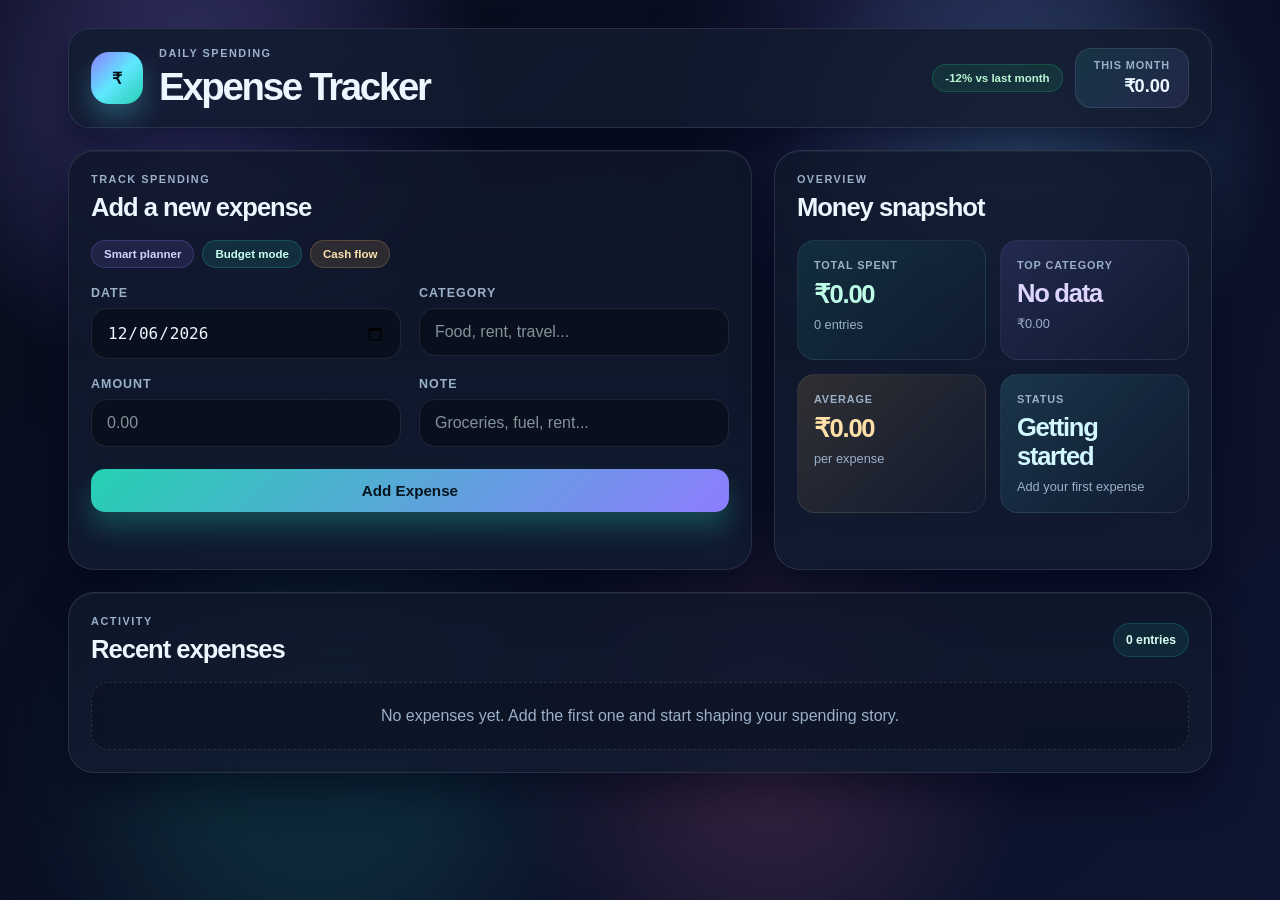
==== index.html @ 3182299f "Move GitHub Pages app to repository root" ====
<!DOCTYPE html>
<html lang="en">
  <head>
    <meta charset="UTF-8" />
    <meta name="viewport" content="width=device-width, initial-scale=1.0" />
    <title>Expense Tracker</title>
    <link rel="stylesheet" href="./styles.css" />
  </head>
  <body>
    <div class="app-shell">
      <header class="topbar">
        <div class="brand-group">
          <div class="brand-mark">₹</div>
          <div>
            <p class="eyebrow">Daily spending</p>
            <h1>Expense Tracker</h1>
          </div>
        </div>

        <div class="topbar-actions">
          <span class="mini-tag positive">-12% vs last month</span>
          <div class="topbar-pill">
            <span class="pill-label">This month</span>
            <strong id="live-balance">₹0.00</strong>
          </div>
        </div>
      </header>

      <main class="dashboard">
        <section class="panel form-panel">
          <div class="panel-header">
            <div>
              <p class="section-tag">Track spending</p>
              <h2>Add a new expense</h2>
            </div>
          </div>

          <div class="insight-row">
            <span class="mini-tag neutral">Smart planner</span>
            <span class="mini-tag highlight">Budget mode</span>
            <span class="mini-tag warm">Cash flow</span>
          </div>

          <form id="expense-form" class="expense-form">
            <input type="hidden" id="expense-id" />

            <div class="input-group">
              <label for="date">Date</label>
              <input type="date" id="date" name="date" required />
            </div>

            <div class="input-group">
              <label for="category">Category</label>
              <input type="text" id="category" name="category" placeholder="Food, rent, travel..." required />
            </div>

            <div class="input-group">
              <label for="amount">Amount</label>
              <input type="number" id="amount" name="amount" step="0.01" min="0" placeholder="0.00" required />
            </div>

            <div class="input-group">
              <label for="description">Note</label>
              <input type="text" id="description" name="description" placeholder="Groceries, fuel, rent..." />
            </div>

            <div class="form-actions">
              <button type="submit" id="submit-btn" class="primary-btn">Add Expense</button>
              <button type="button" id="cancel-edit" class="secondary-btn" hidden>Cancel</button>
            </div>
          </form>

          <div id="form-error" class="form-error" hidden></div>
        </section>

        <aside class="panel summary-panel">
          <div class="panel-header">
            <div>
              <p class="section-tag">Overview</p>
              <h2>Money snapshot</h2>
            </div>
          </div>
          <div id="summary" class="summary-box"></div>
        </aside>

        <section class="panel list-panel">
          <div class="list-header">
            <div>
              <p class="section-tag">Activity</p>
              <h2>Recent expenses</h2>
            </div>
            <span id="transaction-count" class="pill">0 entries</span>
          </div>

          <div id="empty-state" class="empty-state">
            No expenses yet. Add the first one and start shaping your spending story.
          </div>

          <ul id="expense-list" class="expense-list"></ul>
        </section>
      </main>
    </div>

    <script src="./app.js"></script>
  </body>
</html>
---- styles.css ----
:root {
  --bg: #070b1a;
  --bg-strong: #0e1530;
  --surface: rgba(17, 24, 39, 0.78);
  --surface-strong: #111b30;
  --panel-soft: rgba(18, 26, 45, 0.9);
  --text: #ecf6ff;
  --muted: #9bb0c9;
  --primary: #25d0b2;
  --primary-deep: #14b396;
  --primary-soft: #9bf2dc;
  --violet: #8d7dff;
  --amber: #ffbd59;
  --rose: #ff6ea8;
  --lime: #c4ff66;
  --cyan: #5fe7ff;
  --line: rgba(148, 163, 184, 0.18);
  --shadow: rgba(2, 6, 23, 0.55);
}

* {
  box-sizing: border-box;
}

html {
  scroll-behavior: smooth;
}

body {
  margin: 0;
  min-height: 100vh;
  font-family: "Segoe UI", Tahoma, Geneva, Verdana, sans-serif;
  background:
    radial-gradient(circle at 15% 10%, rgba(141, 125, 255, 0.35), transparent 22%),
    radial-gradient(circle at 80% 18%, rgba(95, 231, 255, 0.24), transparent 20%),
    radial-gradient(circle at 60% 85%, rgba(255, 110, 168, 0.18), transparent 24%),
    linear-gradient(140deg, var(--bg) 0%, var(--bg-strong) 100%);
  color: var(--text);
}

body::before,
body::after {
  content: "";
  position: fixed;
  width: 420px;
  height: 420px;
  border-radius: 50%;
  filter: blur(70px);
  opacity: 0.35;
  pointer-events: none;
  z-index: 0;
}

body::before {
  top: -120px;
  right: 8%;
  background: rgba(141, 125, 255, 0.45);
}

body::after {
  bottom: -80px;
  left: 8%;
  background: rgba(37, 208, 178, 0.38);
}

.app-shell {
  max-width: 1180px;
  margin: 0 auto;
  padding: 28px 18px 52px;
  position: relative;
  z-index: 1;
}

.topbar {
  display: flex;
  justify-content: space-between;
  align-items: center;
  gap: 18px;
  padding: 18px 22px;
  margin-bottom: 22px;
  background: linear-gradient(135deg, rgba(17, 27, 48, 0.92), rgba(18, 26, 45, 0.82));
  border: 1px solid var(--line);
  border-radius: 22px;
  box-shadow: 0 18px 34px var(--shadow);
  backdrop-filter: blur(8px);
}

.brand-group {
  display: flex;
  align-items: center;
  gap: 16px;
}

.brand-mark {
  display: grid;
  place-items: center;
  width: 52px;
  height: 52px;
  border-radius: 18px;
  background: linear-gradient(135deg, var(--violet), var(--cyan), var(--primary));
  color: #04131a;
  font-weight: 800;
  box-shadow: 0 14px 24px rgba(95, 231, 255, 0.25);
}

.eyebrow,
.section-tag {
  margin: 0;
  font-size: 0.68rem;
  font-weight: 800;
  letter-spacing: 0.14em;
  text-transform: uppercase;
  color: var(--muted);
}

h1 {
  margin: 6px 0 0;
  font-size: clamp(2rem, 3vw, 2.8rem);
  letter-spacing: -0.06em;
}

h2 {
  margin: 8px 0 0;
  font-size: clamp(1.35rem, 2vw, 1.8rem);
  letter-spacing: -0.04em;
}

.topbar-actions {
  display: flex;
  align-items: center;
  gap: 12px;
}

.mini-tag {
  display: inline-flex;
  align-items: center;
  justify-content: center;
  padding: 7px 12px;
  border-radius: 999px;
  font-size: 0.72rem;
  font-weight: 700;
  border: 1px solid transparent;
}

.mini-tag.positive {
  background: rgba(25, 191, 105, 0.12);
  color: #baf5d3;
  border-color: rgba(25, 191, 105, 0.25);
}

.mini-tag.neutral {
  background: rgba(141, 125, 255, 0.12);
  color: #d8d2ff;
  border-color: rgba(141, 125, 255, 0.22);
}

.mini-tag.highlight {
  background: rgba(37, 208, 178, 0.12);
  color: #c7fff0;
  border-color: rgba(37, 208, 178, 0.22);
}

.mini-tag.warm {
  background: rgba(255, 189, 89, 0.12);
  color: #ffe3b1;
  border-color: rgba(255, 189, 89, 0.2);
}

.topbar-pill {
  display: flex;
  flex-direction: column;
  align-items: flex-end;
  gap: 4px;
  background: linear-gradient(135deg, rgba(37, 208, 178, 0.12), rgba(141, 125, 255, 0.12));
  border: 1px solid rgba(148, 163, 184, 0.18);
  border-radius: 16px;
  padding: 10px 18px;
}

.pill-label {
  font-size: 0.68rem;
  color: var(--muted);
  text-transform: uppercase;
  letter-spacing: 0.08em;
  font-weight: 700;
}

.topbar-pill strong {
  font-size: 1.14rem;
  color: var(--text);
}

.dashboard {
  display: grid;
  grid-template-columns: 1.28fr 0.82fr;
  gap: 22px;
}

.panel {
  background: linear-gradient(180deg, rgba(15, 23, 42, 0.85), rgba(17, 27, 48, 0.9));
  border: 1px solid var(--line);
  border-radius: 26px;
  padding: 22px;
  box-shadow: 0 18px 38px var(--shadow), inset 0 1px 0 rgba(255,255,255,0.05);
  backdrop-filter: blur(10px);
}

.form-panel,
.summary-panel {
  min-height: 420px;
}

.list-panel {
  grid-column: 1 / -1;
}

.panel-header,
.list-header {
  display: flex;
  align-items: center;
  justify-content: space-between;
  gap: 12px;
  margin-bottom: 18px;
}

.insight-row {
  display: flex;
  flex-wrap: wrap;
  gap: 8px;
  margin: 12px 0 18px;
}

.expense-form {
  display: grid;
  grid-template-columns: repeat(2, minmax(160px, 1fr));
  gap: 18px;
}

.input-group {
  display: flex;
  flex-direction: column;
  gap: 8px;
}

.input-group label {
  font-size: 0.78rem;
  font-weight: 800;
  letter-spacing: 0.08em;
  text-transform: uppercase;
  color: var(--muted);
}

.input-group input {
  width: 100%;
  padding: 14px 15px;
  border-radius: 16px;
  border: 1px solid rgba(148, 163, 184, 0.15);
  background: rgba(8, 13, 24, 0.7);
  color: var(--text);
  font-size: 1rem;
  transition: transform 0.2s ease, box-shadow 0.2s ease, border-color 0.2s ease;
}

.input-group input::placeholder {
  color: #82939a;
}

.input-group input:focus {
  outline: none;
  border-color: rgba(95, 231, 255, 0.52);
  box-shadow: 0 0 0 4px rgba(95, 231, 255, 0.1);
  transform: translateY(-1px);
}

.form-actions {
  grid-column: 1 / -1;
  display: flex;
  gap: 12px;
  margin-top: 4px;
}

.primary-btn,
.secondary-btn,
.item-btn {
  border: none;
  border-radius: 14px;
  padding: 13px 16px;
  font-size: 0.95rem;
  font-weight: 700;
  cursor: pointer;
  transition: transform 0.15s ease, box-shadow 0.15s ease;
}

.primary-btn {
  flex: 1;
  background: linear-gradient(135deg, var(--primary), var(--violet));
  color: #06151d;
  box-shadow: 0 16px 26px rgba(37, 208, 178, 0.26);
}

.secondary-btn {
  background: rgba(148, 163, 184, 0.06);
  color: var(--text);
  border: 1px solid rgba(148, 163, 184, 0.15);
}

.primary-btn:hover,
.secondary-btn:hover,
.item-btn:hover {
  transform: translateY(-1px);
}

.form-error {
  margin-top: 18px;
  padding: 12px 14px;
  border-radius: 14px;
  background: rgba(255, 110, 168, 0.08);
  border: 1px solid rgba(255, 110, 168, 0.18);
  color: #ffc4d8;
  font-size: 0.92rem;
}

.summary-box {
  display: grid;
  grid-template-columns: repeat(2, minmax(0, 1fr));
  gap: 14px;
}

.stat-card {
  display: flex;
  flex-direction: column;
  gap: 8px;
  background: linear-gradient(180deg, rgba(18, 26, 45, 0.86), rgba(11, 17, 30, 0.9));
  border: 1px solid rgba(148, 163, 184, 0.12);
  border-radius: 18px;
  padding: 18px 16px;
  min-height: 120px;
}

.stat-card span {
  font-size: 0.68rem;
  text-transform: uppercase;
  letter-spacing: 0.08em;
  font-weight: 800;
  color: var(--muted);
}

.stat-card strong {
  font-size: clamp(1.45rem, 2vw, 2.1rem);
  letter-spacing: -0.05em;
}

.stat-card small {
  font-size: 0.8rem;
  color: var(--muted);
}

.stat-card.total { background: linear-gradient(135deg, rgba(37, 208, 178, 0.12), rgba(17, 27, 48, 0.95)); }
.stat-card.best { background: linear-gradient(135deg, rgba(141, 125, 255, 0.14), rgba(17, 27, 48, 0.95)); }
.stat-card.avg { background: linear-gradient(135deg, rgba(255, 189, 89, 0.14), rgba(17, 27, 48, 0.95)); }
.stat-card.mood { background: linear-gradient(135deg, rgba(95, 231, 255, 0.14), rgba(17, 27, 48, 0.95)); }

.stat-card.total strong { color: #bdfde8; }
.stat-card.best strong { color: #ddd5ff; }
.stat-card.avg strong { color: #ffe0a9; }
.stat-card.mood strong { color: #d1f9ff; }

.pill {
  display: inline-flex;
  align-items: center;
  justify-content: center;
  min-height: 34px;
  padding: 6px 12px;
  border-radius: 999px;
  font-size: 0.76rem;
  font-weight: 700;
  background: rgba(37, 208, 178, 0.09);
  color: #d9fff3;
  border: 1px solid rgba(37, 208, 178, 0.18);
}

.empty-state {
  display: none;
  padding: 24px 18px;
  border: 1px dashed rgba(148, 163, 184, 0.2);
  border-radius: 18px;
  color: var(--muted);
  text-align: center;
  background: rgba(8, 13, 24, 0.35);
}

.empty-state.visible {
  display: block;
}

.expense-list {
  list-style: none;
  margin: 0;
  padding: 0;
  display: flex;
  flex-direction: column;
  gap: 14px;
}

.expense-item {
  display: flex;
  justify-content: space-between;
  align-items: center;
  gap: 16px;
  padding: 17px 18px;
  border-radius: 20px;
  background: linear-gradient(135deg, rgba(18, 26, 45, 0.95), rgba(10, 15, 27, 0.96));
  border: 1px solid rgba(148, 163, 184, 0.12);
  box-shadow: 0 10px 18px rgba(2, 6, 23, 0.28);
}

.expense-main {
  display: flex;
  align-items: center;
  gap: 14px;
  flex: 1;
  min-width: 0;
}

.expense-icon {
  display: grid;
  place-items: center;
  width: 42px;
  height: 42px;
  border-radius: 14px;
  background: linear-gradient(135deg, rgba(37, 208, 178, 0.12), rgba(141, 125, 255, 0.15));
  color: #dbfef7;
  font-size: 1.15rem;
  font-weight: 800;
}

.expense-copy {
  flex: 1;
  min-width: 0;
}

.expense-topline {
  display: flex;
  align-items: center;
  justify-content: space-between;
  gap: 12px;
  margin-bottom: 5px;
}

.expense-title {
  font-size: 1rem;
  font-weight: 700;
  color: var(--text);
}

.expense-amount {
  color: var(--rose);
  font-weight: 800;
  white-space: nowrap;
}

.expense-meta {
  color: var(--muted);
  font-size: 0.8rem;
  display: flex;
  flex-wrap: wrap;
  gap: 8px;
}

.expense-meta span.dot {
  opacity: 0.5;
}

.item-actions {
  display: flex;
  align-items: center;
  gap: 8px;
}

.item-btn {
  padding: 10px 12px;
  font-size: 0.8rem;
}

.item-btn.edit {
  background: rgba(141, 125, 255, 0.1);
  color: #ddd6ff;
  border: 1px solid rgba(141, 125, 255, 0.18);
}

.item-btn.delete {
  background: rgba(255, 110, 168, 0.1);
  color: #ffd5e8;
  border: 1px solid rgba(255, 110, 168, 0.18);
}

@media (max-width: 760px) {
  .topbar {
    flex-direction: column;
    align-items: flex-start;
  }

  .topbar-actions {
    width: 100%;
    justify-content: space-between;
  }

  .dashboard {
    grid-template-columns: 1fr;
  }

  .expense-form {
    grid-template-columns: 1fr;
  }

  .summary-box {
    grid-template-columns: 1fr 1fr;
  }

  .expense-item {
    flex-direction: column;
    align-items: flex-start;
  }

  .item-actions {
    width: 100%;
    justify-content: flex-end;
  }
}

@media (max-width: 520px) {
  .summary-box {
    grid-template-columns: 1fr;
  }

  .topbar-actions {
    flex-direction: column;
    align-items: flex-start;
  }

  .form-actions {
    flex-direction: column;
  }

  .topbar,
  .panel {
    padding-left: 16px;
    padding-right: 16px;
  }
}
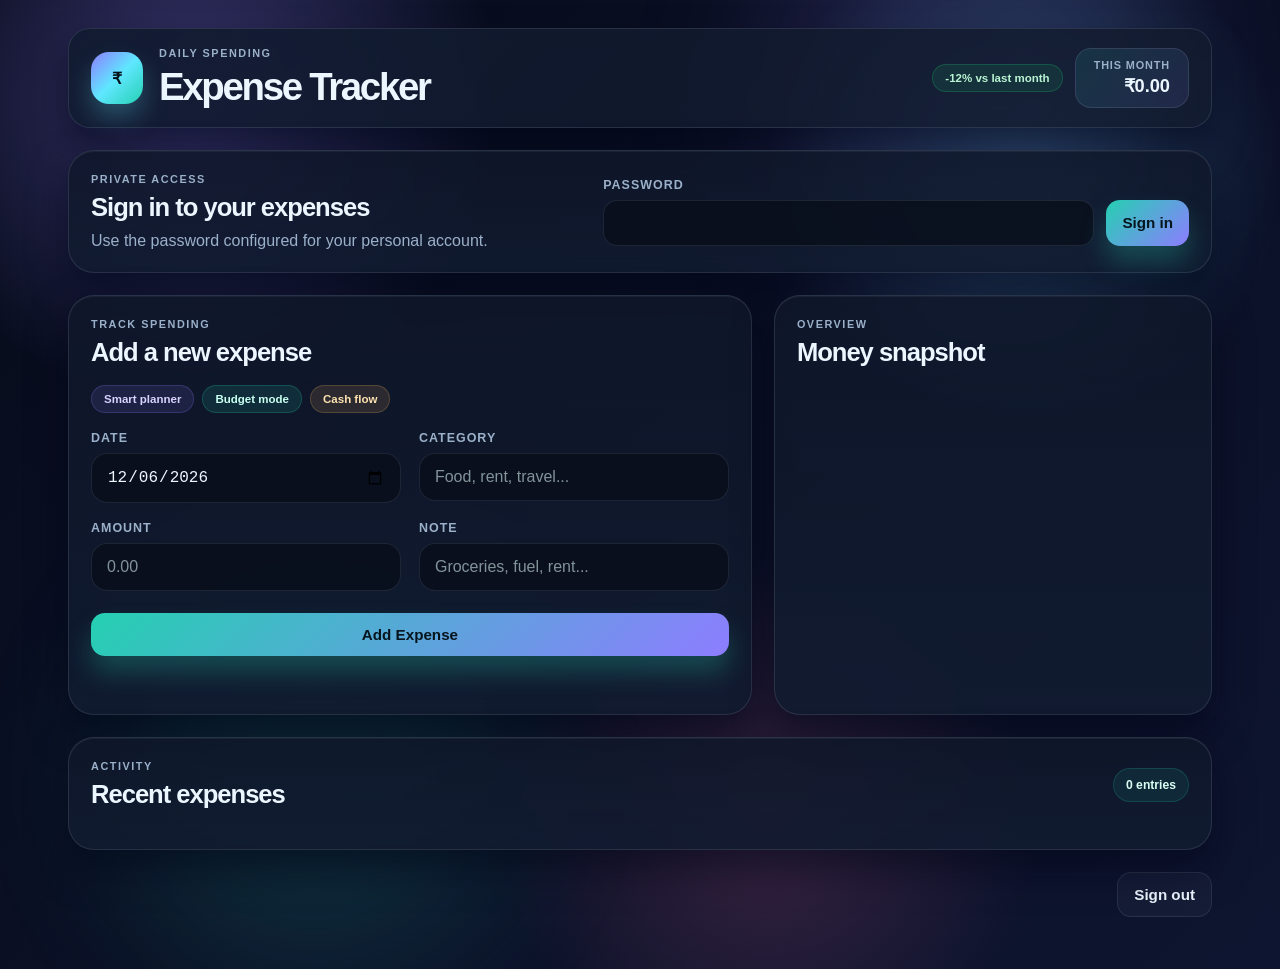
==== commit ca77450e: "Add authenticated hosted expense storage" ====
--- a/index.html
+++ b/index.html
@@ -25,6 +25,22 @@
           </div>
         </div>
       </header>
+
+      <section id="auth-panel" class="panel auth-panel">
+        <div>
+          <p class="section-tag">Private access</p>
+          <h2>Sign in to your expenses</h2>
+          <p class="auth-copy">Use the password configured for your personal account.</p>
+        </div>
+        <form id="auth-form" class="auth-form">
+          <label for="auth-password">Password</label>
+          <div class="auth-controls">
+            <input type="password" id="auth-password" autocomplete="current-password" required />
+            <button type="submit" class="primary-btn">Sign in</button>
+          </div>
+          <div id="auth-error" class="form-error" hidden></div>
+        </form>
+      </section>
 
       <main class="dashboard">
         <section class="panel form-panel">
@@ -99,6 +115,8 @@
           <ul id="expense-list" class="expense-list"></ul>
         </section>
       </main>
+
+      <button type="button" id="logout-btn" class="secondary-btn logout-btn" hidden>Sign out</button>
     </div>
 
     <script src="./app.js"></script>
--- a/styles.css
+++ b/styles.css
@@ -196,6 +196,57 @@
   gap: 22px;
 }
 
+.auth-panel {
+  display: grid;
+  grid-template-columns: 1fr 1.2fr;
+  align-items: center;
+  gap: 24px;
+  margin-bottom: 22px;
+}
+
+.auth-copy {
+  margin: 10px 0 0;
+  color: var(--muted);
+}
+
+.auth-form {
+  display: grid;
+  gap: 8px;
+}
+
+.auth-form label {
+  color: var(--muted);
+  font-size: 0.78rem;
+  font-weight: 800;
+  letter-spacing: 0.08em;
+  text-transform: uppercase;
+}
+
+.auth-controls {
+  display: flex;
+  gap: 12px;
+}
+
+.auth-controls input {
+  flex: 1;
+  min-width: 0;
+  padding: 13px 15px;
+  border: 1px solid rgba(148, 163, 184, 0.15);
+  border-radius: 14px;
+  background: rgba(8, 13, 24, 0.7);
+  color: var(--text);
+  font-size: 1rem;
+}
+
+.auth-controls .primary-btn {
+  flex: 0 0 auto;
+}
+
+.logout-btn {
+  display: block;
+  margin: 22px 0 0 auto;
+}
+
 .panel {
   background: linear-gradient(180deg, rgba(15, 23, 42, 0.85), rgba(17, 27, 48, 0.9));
   border: 1px solid var(--line);
@@ -495,6 +546,10 @@
 }
 
 @media (max-width: 760px) {
+  .auth-panel {
+    grid-template-columns: 1fr;
+  }
+
   .topbar {
     flex-direction: column;
     align-items: flex-start;
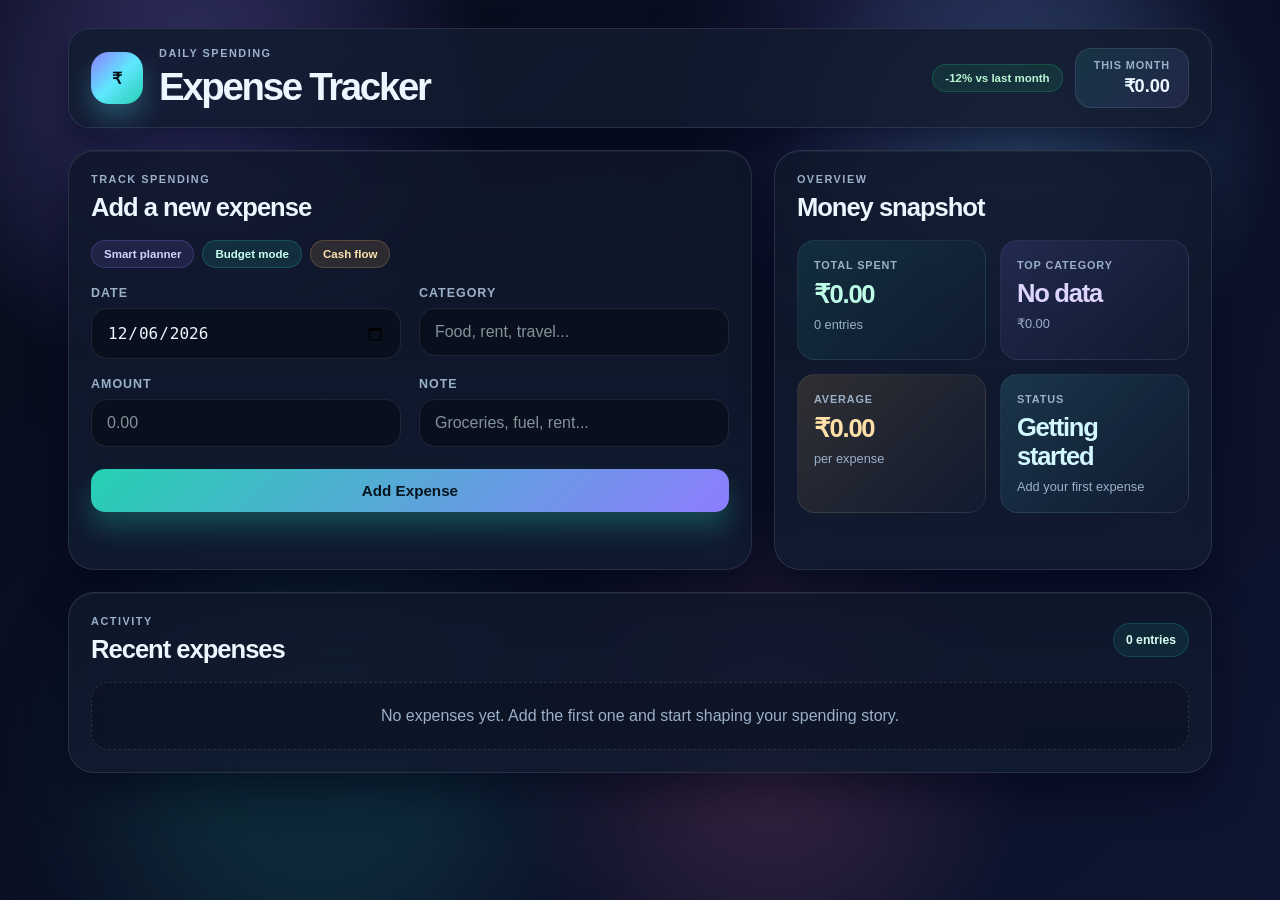
==== commit 75408fc4: "Remove broken authentication flow" ====
--- a/index.html
+++ b/index.html
@@ -25,22 +25,6 @@
           </div>
         </div>
       </header>
-
-      <section id="auth-panel" class="panel auth-panel">
-        <div>
-          <p class="section-tag">Private access</p>
-          <h2>Sign in to your expenses</h2>
-          <p class="auth-copy">Use the password configured for your personal account.</p>
-        </div>
-        <form id="auth-form" class="auth-form">
-          <label for="auth-password">Password</label>
-          <div class="auth-controls">
-            <input type="password" id="auth-password" autocomplete="current-password" required />
-            <button type="submit" class="primary-btn">Sign in</button>
-          </div>
-          <div id="auth-error" class="form-error" hidden></div>
-        </form>
-      </section>
 
       <main class="dashboard">
         <section class="panel form-panel">
@@ -116,7 +100,6 @@
         </section>
       </main>
 
-      <button type="button" id="logout-btn" class="secondary-btn logout-btn" hidden>Sign out</button>
     </div>
 
     <script src="./app.js"></script>
--- a/styles.css
+++ b/styles.css
@@ -196,57 +196,6 @@
   gap: 22px;
 }
 
-.auth-panel {
-  display: grid;
-  grid-template-columns: 1fr 1.2fr;
-  align-items: center;
-  gap: 24px;
-  margin-bottom: 22px;
-}
-
-.auth-copy {
-  margin: 10px 0 0;
-  color: var(--muted);
-}
-
-.auth-form {
-  display: grid;
-  gap: 8px;
-}
-
-.auth-form label {
-  color: var(--muted);
-  font-size: 0.78rem;
-  font-weight: 800;
-  letter-spacing: 0.08em;
-  text-transform: uppercase;
-}
-
-.auth-controls {
-  display: flex;
-  gap: 12px;
-}
-
-.auth-controls input {
-  flex: 1;
-  min-width: 0;
-  padding: 13px 15px;
-  border: 1px solid rgba(148, 163, 184, 0.15);
-  border-radius: 14px;
-  background: rgba(8, 13, 24, 0.7);
-  color: var(--text);
-  font-size: 1rem;
-}
-
-.auth-controls .primary-btn {
-  flex: 0 0 auto;
-}
-
-.logout-btn {
-  display: block;
-  margin: 22px 0 0 auto;
-}
-
 .panel {
   background: linear-gradient(180deg, rgba(15, 23, 42, 0.85), rgba(17, 27, 48, 0.9));
   border: 1px solid var(--line);
@@ -546,10 +495,6 @@
 }
 
 @media (max-width: 760px) {
-  .auth-panel {
-    grid-template-columns: 1fr;
-  }
-
   .topbar {
     flex-direction: column;
     align-items: flex-start;
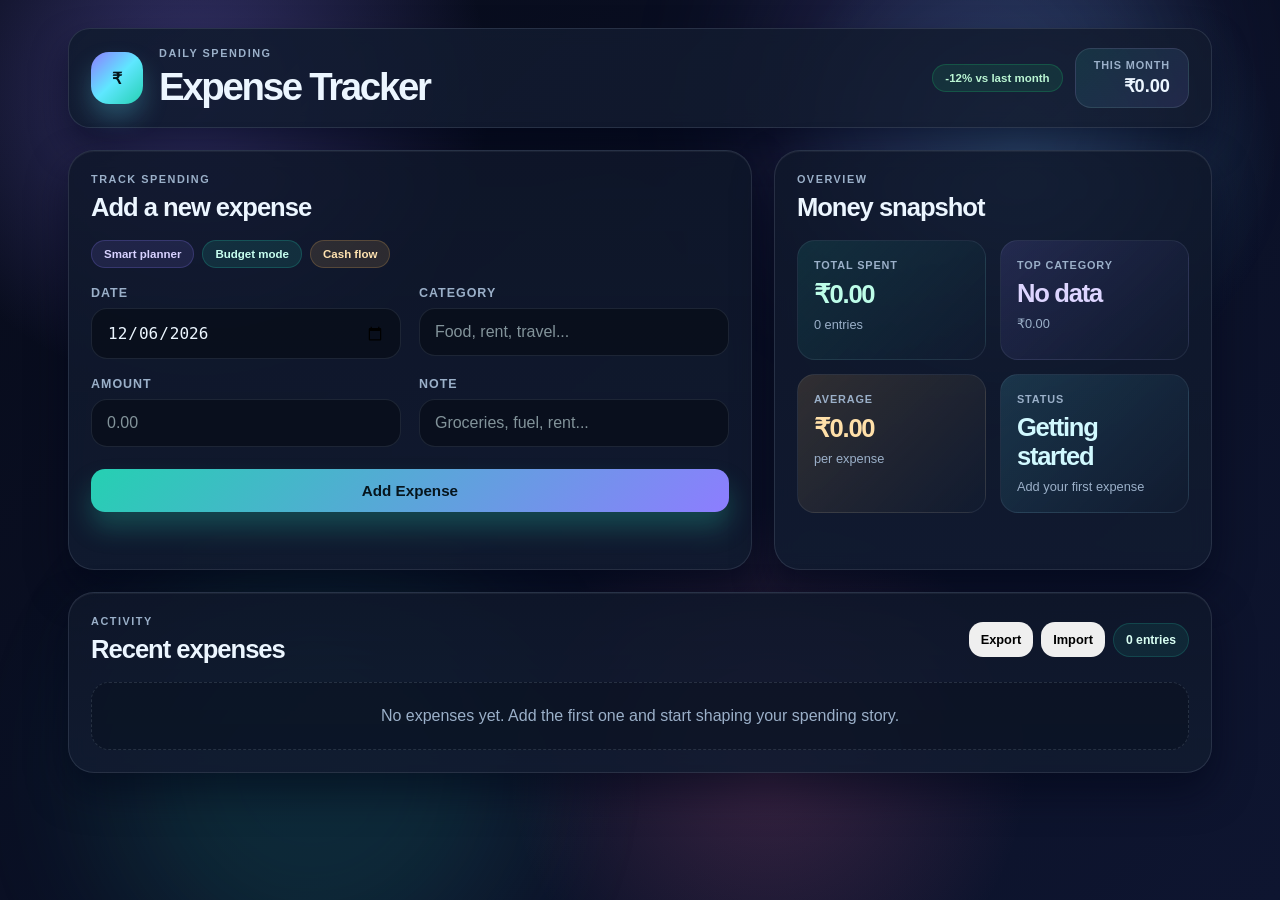
==== commit ba1c5ce5: "Add expense backup import and export" ====
--- a/index.html
+++ b/index.html
@@ -89,7 +89,12 @@
               <p class="section-tag">Activity</p>
               <h2>Recent expenses</h2>
             </div>
-            <span id="transaction-count" class="pill">0 entries</span>
+            <div class="list-tools">
+              <button type="button" id="export-btn" class="item-btn">Export</button>
+              <button type="button" id="import-btn" class="item-btn">Import</button>
+              <input type="file" id="import-file" accept="application/json,.json" hidden />
+              <span id="transaction-count" class="pill">0 entries</span>
+            </div>
           </div>
 
           <div id="empty-state" class="empty-state">
--- a/styles.css
+++ b/styles.css
@@ -223,6 +223,14 @@
   margin-bottom: 18px;
 }
 
+.list-tools {
+  display: flex;
+  align-items: center;
+  gap: 8px;
+  flex-wrap: wrap;
+  justify-content: flex-end;
+}
+
 .insight-row {
   display: flex;
   flex-wrap: wrap;
